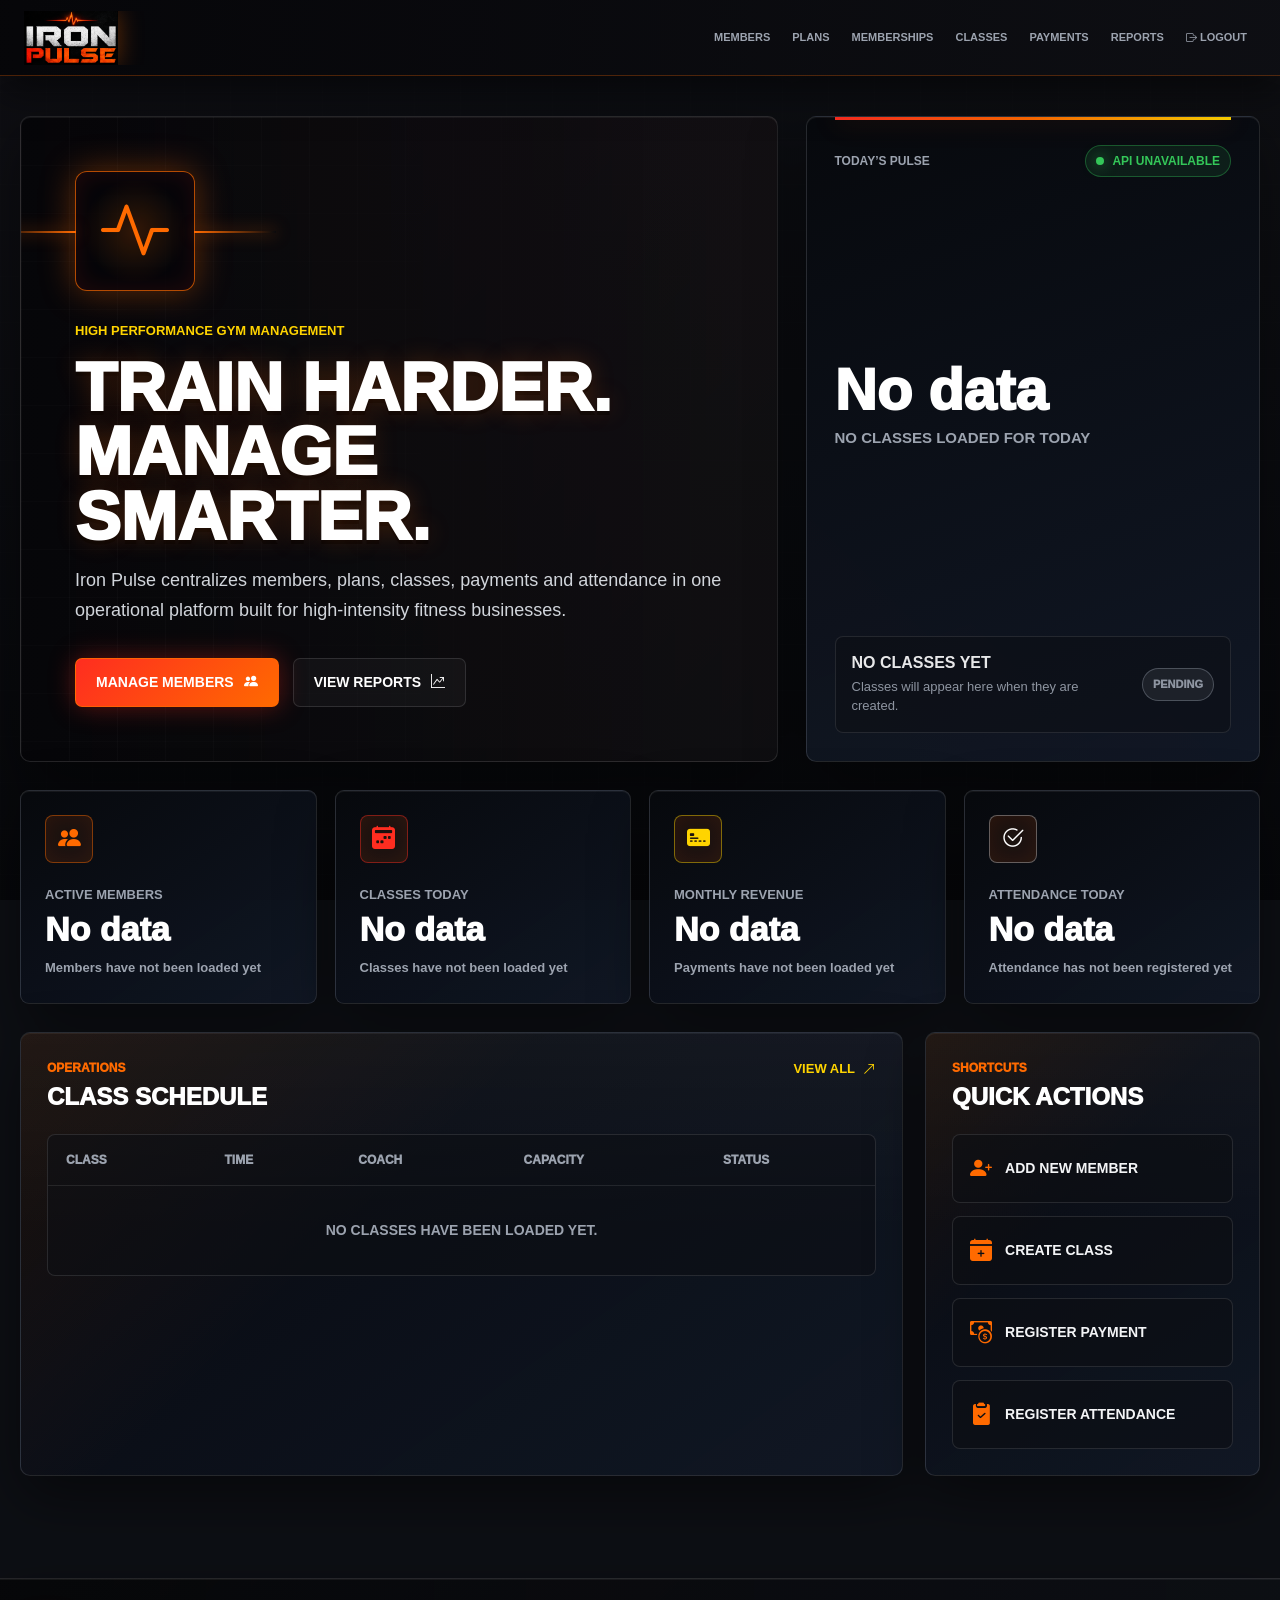
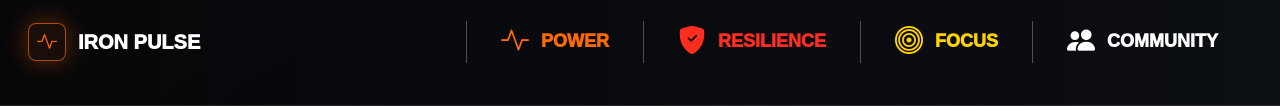
==== Frontend/index.html @ 06b5dc21 "Merge pull request #1 from fer-trk/codex/fix-migrations-ci chore: consolidar developer y validar las" ====
<!DOCTYPE html>
<html lang="en">
<head>
  <meta charset="UTF-8" />
  <meta name="viewport" content="width=device-width, initial-scale=1.0" />

  <title>Iron Pulse | Performance Gym</title>

  <link
    href="https://cdn.jsdelivr.net/npm/bootstrap@5.3.3/dist/css/bootstrap.min.css"
    rel="stylesheet"
  />

  <link
    href="https://cdn.jsdelivr.net/npm/bootstrap-icons@1.11.3/font/bootstrap-icons.css"
    rel="stylesheet"
  />

  <link rel="stylesheet" href="css/styles.css" />
</head>

<body>
  <header class="site-header">
    <nav class="navbar navbar-expand-lg main-navbar">
      <div class="container-fluid navbar-container">
        <a class="navbar-brand brand" href="index.html" aria-label="Iron Pulse home">
          <img
            src="assets/img/iron-pulse-logo.png"
            alt="Iron Pulse"
            class="navbar-logo"
          />
        </a>

        <button
          class="navbar-toggler custom-toggler"
          type="button"
          data-bs-toggle="collapse"
          data-bs-target="#ironPulseNavbar"
          aria-controls="ironPulseNavbar"
          aria-expanded="false"
          aria-label="Toggle navigation"
        >
          <span class="navbar-toggler-icon"></span>
        </button>

        <div class="collapse navbar-collapse" id="ironPulseNavbar">
          <ul class="navbar-nav navigation-menu ms-auto">
            <li class="nav-item">
              <a class="nav-link" href="members.html">Members</a>
            </li>
            <li class="nav-item">
              <a class="nav-link" href="plans.html">Plans</a>
            </li>
            <li class="nav-item">
              <a class="nav-link" href="memberships.html">Memberships</a>
            </li>
            <li class="nav-item">
              <a class="nav-link" href="classes.html">Classes</a>
            </li>
            <li class="nav-item">
              <a class="nav-link" href="payments.html">Payments</a>
            </li>
            <li class="nav-item">
              <a class="nav-link" href="reports.html">Reports</a>
            </li>
            <li class="nav-item">
              <a class="nav-link" href="#" onclick="localStorage.clear(); window.location.href='login.html'">
              <i class="bi bi-box-arrow-right"></i> Logout
             </a>
            </li>
          </ul>

          <div class="navbar-actions">
            <a class="nav-cta" href="index.html">
              DASHBOARD
              <i class="bi bi-arrow-right"></i>
            </a>
          </div>
        </div>
      </div>
    </nav>
  </header>

  <main class="main-content">
    <section class="hero-section" aria-labelledby="hero-title">
      <div class="hero-content">
        <div class="hero-pulse-mark" aria-hidden="true">
          <i class="bi bi-activity"></i>
        </div>

        <p class="hero-kicker">High performance gym management</p>

        <h1 id="hero-title" class="hero-title">
          Train harder. Manage smarter.
        </h1>

        <p class="hero-description">
          Iron Pulse centralizes members, plans, classes, payments and attendance
          in one operational platform built for high-intensity fitness businesses.
        </p>

        <div class="hero-actions">
          <a class="primary-action" href="members.html">
            Manage members
            <i class="bi bi-people-fill"></i>
          </a>

          <a class="secondary-action" href="reports.html">
            View reports
            <i class="bi bi-graph-up-arrow"></i>
          </a>
        </div>
      </div>

      <aside class="hero-panel" aria-label="Today overview">
        <div class="panel-header">
          <span class="panel-label">Today’s pulse</span>
          <span class="live-indicator">Ready</span>
        </div>

        <div class="metric-highlight">
          <span class="metric-number">No data</span>
          <span class="metric-text">No classes loaded for today</span>
        </div>

        <div class="hero-class-list">
          <article class="hero-class-card empty-state-card">
            <div>
              <h2>No classes yet</h2>
              <p>Classes will appear here when they are created.</p>
            </div>
            <span class="status-badge status-muted">Pending</span>
          </article>
        </div>
      </aside>
    </section>

    <section class="kpi-section" aria-label="Business indicators">
      <article class="kpi-card">
        <div class="kpi-icon">
          <i class="bi bi-people-fill"></i>
        </div>
        <p class="kpi-label">Active members</p>
        <strong class="kpi-value">No data</strong>
        <span class="kpi-note">Members have not been loaded yet</span>
      </article>

      <article class="kpi-card">
        <div class="kpi-icon">
          <i class="bi bi-calendar2-week-fill"></i>
        </div>
        <p class="kpi-label">Classes today</p>
        <strong class="kpi-value">No data</strong>
        <span class="kpi-note">Classes have not been loaded yet</span>
      </article>

      <article class="kpi-card">
        <div class="kpi-icon">
          <i class="bi bi-credit-card-2-front-fill"></i>
        </div>
        <p class="kpi-label">Monthly revenue</p>
        <strong class="kpi-value">No data</strong>
        <span class="kpi-note">Payments have not been loaded yet</span>
      </article>

      <article class="kpi-card">
        <div class="kpi-icon">
          <i class="bi bi-check2-circle"></i>
        </div>
        <p class="kpi-label">Attendance today</p>
        <strong class="kpi-value">No data</strong>
        <span class="kpi-note">Attendance has not been registered yet</span>
      </article>
    </section>

    <section class="dashboard-grid">
      <article class="dashboard-card schedule-card">
        <div class="card-header-row">
          <div>
            <p class="section-kicker">Operations</p>
            <h2>Class schedule</h2>
          </div>

          <a class="card-link" href="classes.html">
            View all
            <i class="bi bi-arrow-up-right"></i>
          </a>
        </div>

        <div class="table-wrapper">
          <table class="dashboard-table">
            <thead>
              <tr>
                <th>Class</th>
                <th>Time</th>
                <th>Coach</th>
                <th>Capacity</th>
                <th>Status</th>
              </tr>
            </thead>

            <tbody>
              <tr>
                <td colspan="5" class="empty-table-message">
                  No classes have been loaded yet.
                </td>
              </tr>
            </tbody>
          </table>
        </div>
      </article>

      <article class="dashboard-card quick-actions-card">
        <div class="card-header-row">
          <div>
            <p class="section-kicker">Shortcuts</p>
            <h2>Quick actions</h2>
          </div>
        </div>

        <div class="quick-actions-list">
          <a class="quick-action-item" href="members.html">
            <i class="bi bi-person-plus-fill"></i>
            <span>Add new member</span>
          </a>

          <a class="quick-action-item" href="classes.html">
            <i class="bi bi-calendar-plus-fill"></i>
            <span>Create class</span>
          </a>

          <a class="quick-action-item" href="payments.html">
            <i class="bi bi-cash-coin"></i>
            <span>Register payment</span>
          </a>

          <a class="quick-action-item" href="attendance.html">
            <i class="bi bi-clipboard2-check-fill"></i>
            <span>Register attendance</span>
          </a>
        </div>
      </article>
    </section>
  </main>

  <footer class="site-footer">
    <div class="footer-brand">
      <span class="footer-pulse-icon">
        <i class="bi bi-activity"></i>
      </span>
      <span>Iron Pulse</span>
    </div>

    <div class="footer-values">
      <div class="footer-value">
        <i class="bi bi-activity"></i>
        <span>Power</span>
      </div>

      <div class="footer-value">
        <i class="bi bi-shield-fill-check"></i>
        <span>Resilience</span>
      </div>

      <div class="footer-value">
        <i class="bi bi-bullseye"></i>
        <span>Focus</span>
      </div>

      <div class="footer-value">
        <i class="bi bi-people-fill"></i>
        <span>Community</span>
      </div>
    </div>
  </footer>

  <script src="https://cdn.jsdelivr.net/npm/bootstrap@5.3.3/dist/js/bootstrap.bundle.min.js"></script>
  <script src="js/dashboard.js"></script>
</body>
</html>
---- Frontend/css/styles.css ----
:root {
  --bg-main: #0d0f14;
  --bg-main-alt: #111826;
  --bg-surface: rgba(13, 15, 20, 0.94);
  --bg-surface-strong: rgba(17, 24, 38, 0.96);
  --bg-glass: rgba(13, 15, 20, 0.86);

  --iron-orange: #ff6a00;
  --pulse-red: #ff2d20;
  --ignite-yellow: #ffd400;
  --pure-white: #ffffff;

  --text-main: #f3f4f6;
  --text-soft: #d1d5db;
  --text-muted: #9ca3af;

  --border-color: rgba(255, 255, 255, 0.12);
  --border-hot: rgba(255, 106, 0, 0.55);

  --shadow-dark: 0 28px 80px rgba(0, 0, 0, 0.62);
  --shadow-card: 0 22px 58px rgba(0, 0, 0, 0.45);
  --glow-orange: 0 0 26px rgba(255, 106, 0, 0.38);
  --glow-red: 0 0 26px rgba(255, 45, 32, 0.34);
  --glow-yellow: 0 0 24px rgba(255, 212, 0, 0.28);

  --success: #34c759;
  --warning: #ffd400;
  --danger: #ff453a;
}

* {
  box-sizing: border-box;
}

html {
  scroll-behavior: smooth;
}

body {
  margin: 0;
  min-height: 100vh;
  overflow-x: hidden;
  color: var(--text-main);
  font-family: Arial, Helvetica, sans-serif;
  background:
    linear-gradient(rgba(13, 15, 20, 0.94), rgba(6, 7, 10, 0.98)),
    linear-gradient(135deg, rgba(255, 45, 32, 0.18), transparent 42%),
    linear-gradient(225deg, rgba(255, 106, 0, 0.16), transparent 38%),
    #0d0f14;
  background-attachment: fixed;
}

body::before {
  content: "";
  position: fixed;
  inset: 0;
  z-index: -1;
  pointer-events: none;
  background:
    linear-gradient(90deg, rgba(255, 255, 255, 0.025) 1px, transparent 1px),
    linear-gradient(180deg, rgba(255, 255, 255, 0.018) 1px, transparent 1px);
  background-size: 46px 46px;
  opacity: 0.45;
}

/* HEADER + NAVBAR */

.site-header {
  position: sticky;
  top: 0;
  z-index: 1030;
}

.main-navbar {
  min-height: 76px;
  background:
    linear-gradient(90deg, rgba(5, 6, 9, 0.98), rgba(13, 15, 20, 0.96)),
    linear-gradient(135deg, rgba(255, 45, 32, 0.16), rgba(255, 106, 0, 0.08));
  border-bottom: 1px solid rgba(255, 106, 0, 0.28);
  box-shadow: 0 16px 40px rgba(0, 0, 0, 0.5);
  backdrop-filter: blur(18px);
}

.navbar-container {
  max-width: 1440px;
  margin: 0 auto;
  gap: 22px;
  padding: 0 24px;
}

.brand {
  width: 150px;
  max-width: 150px;
  height: 54px;
  padding: 0;
  overflow: hidden;
  display: inline-flex;
  align-items: center;
  flex: 0 0 auto;
  color: var(--pure-white) !important;
  text-decoration: none;
}

.navbar-logo {
  display: block;
  width: 145px !important;
  height: 54px !important;
  max-width: 145px !important;
  max-height: 54px !important;
  object-fit: contain;
  object-position: left center;
  filter: drop-shadow(0 0 12px rgba(255, 106, 0, 0.35));
}

.brand-mark,
.brand-name,
.hero-logo {
  display: none !important;
}

.navigation-menu {
  align-items: center;
  gap: 4px;
}

.navigation-menu .nav-link {
  position: relative;
  color: var(--text-muted) !important;
  padding: 10px 12px !important;
  border-radius: 6px;
  font-size: 12px;
  font-weight: 800;
  letter-spacing: 0;
  text-transform: uppercase;
  transition: color 0.2s ease, background 0.2s ease, transform 0.2s ease;
}

.navigation-menu .nav-link:hover,
.navigation-menu .nav-link.active {
  color: var(--pure-white) !important;
  background: rgba(255, 106, 0, 0.08);
  transform: translateY(-1px);
}

.navigation-menu .nav-link::after {
  content: "";
  position: absolute;
  left: 12px;
  right: 12px;
  bottom: 4px;
  height: 2px;
  background: linear-gradient(90deg, var(--pulse-red), var(--iron-orange));
  box-shadow: 0 0 16px rgba(255, 106, 0, 0.75);
  opacity: 0;
  transform: scaleX(0);
  transition: opacity 0.2s ease, transform 0.2s ease;
}

.navigation-menu .nav-link:hover::after,
.navigation-menu .nav-link.active::after {
  opacity: 1;
  transform: scaleX(1);
}

.navbar-actions {
  margin-left: 18px;
}

.nav-cta {
  display: inline-flex;
  align-items: center;
  gap: 8px;
  padding: 11px 16px;
  border: 1px solid rgba(255, 106, 0, 0.7);
  border-radius: 7px;
  background: linear-gradient(135deg, var(--pulse-red), var(--iron-orange));
  color: var(--pure-white);
  font-size: 13px;
  font-weight: 900;
  text-decoration: none;
  text-transform: uppercase;
  box-shadow: var(--glow-red);
  transition: transform 0.2s ease, box-shadow 0.2s ease;
}

.nav-cta:hover {
  color: var(--pure-white);
  transform: translateY(-3px) scale(1.02);
  box-shadow: var(--glow-orange);
}

.custom-toggler {
  border: 1px solid var(--border-color);
}

.custom-toggler:focus {
  box-shadow: none;
}

/* MAIN LAYOUT */

.main-content {
  width: min(1440px, calc(100% - 40px));
  margin: 0 auto;
  padding: 40px 0 28px;
}

/* HERO */

.hero-section {
  display: grid;
  grid-template-columns: minmax(0, 1.25fr) minmax(360px, 0.75fr);
  gap: 28px;
  min-height: 560px;
  margin-bottom: 28px;
}

.hero-content,
.hero-panel,
.kpi-card,
.dashboard-card,
.site-footer {
  position: relative;
  overflow: hidden;
  border: 1px solid var(--border-color);
  background:
    linear-gradient(145deg, rgba(7, 9, 13, 0.96), rgba(17, 24, 38, 0.92));
  box-shadow:
    var(--shadow-card),
    inset 0 1px 0 rgba(255, 255, 255, 0.06);
}

.hero-content {
  display: flex;
  flex-direction: column;
  justify-content: center;
  padding: 54px;
  border-radius: 10px;
  background:
    linear-gradient(90deg, rgba(5, 6, 9, 0.97), rgba(13, 15, 20, 0.78)),
    linear-gradient(135deg, rgba(255, 45, 32, 0.16), rgba(255, 106, 0, 0.08));
}

.hero-content::before {
  content: "";
  position: absolute;
  inset: 0;
  pointer-events: none;
  background:
    linear-gradient(90deg, rgba(255, 255, 255, 0.04) 1px, transparent 1px),
    linear-gradient(180deg, rgba(255, 255, 255, 0.025) 1px, transparent 1px);
  background-size: 48px 48px;
  mask-image: linear-gradient(90deg, rgba(0, 0, 0, 0.7), transparent 82%);
}

.hero-pulse-mark {
  position: relative;
  width: 120px;
  height: 120px;
  display: inline-flex;
  align-items: center;
  justify-content: center;
  margin-bottom: 30px;
  border: 1px solid rgba(255, 106, 0, 0.7);
  border-radius: 12px;
  background:
    radial-gradient(circle, rgba(255, 106, 0, 0.18), transparent 62%),
    rgba(5, 6, 9, 0.78);
  color: var(--iron-orange);
  font-size: 68px;
  box-shadow:
    0 0 34px rgba(255, 106, 0, 0.36),
    inset 0 0 26px rgba(255, 45, 32, 0.12);
}

.hero-pulse-mark::before,
.hero-pulse-mark::after {
  content: "";
  position: absolute;
  top: 50%;
  width: 82px;
  height: 2px;
  background: linear-gradient(90deg, transparent, var(--iron-orange));
  box-shadow: 0 0 16px rgba(255, 106, 0, 0.75);
}

.hero-pulse-mark::before {
  right: 100%;
}

.hero-pulse-mark::after {
  left: 100%;
  transform: rotate(180deg);
}

.hero-pulse-mark i {
  position: relative;
  z-index: 1;
  animation: pulseGlow 1.8s ease-in-out infinite;
}

@keyframes pulseGlow {
  0%,
  100% {
    transform: scale(1);
    text-shadow: 0 0 18px rgba(255, 106, 0, 0.5);
  }

  50% {
    transform: scale(1.08);
    text-shadow: 0 0 34px rgba(255, 45, 32, 0.85);
  }
}

.hero-kicker {
  position: relative;
  margin-bottom: 14px;
  color: var(--ignite-yellow);
  font-size: 13px;
  font-weight: 900;
  letter-spacing: 0;
  text-transform: uppercase;
}

.hero-title {
  position: relative;
  max-width: 760px;
  margin: 0 0 18px;
  color: var(--pure-white);
  font-size: 68px;
  font-weight: 950;
  line-height: 0.95;
  letter-spacing: 0;
  text-transform: uppercase;
  text-shadow:
    0 0 24px rgba(255, 106, 0, 0.22),
    0 4px 0 rgba(0, 0, 0, 0.45);
}

.hero-description {
  position: relative;
  max-width: 680px;
  margin: 0;
  color: var(--text-soft);
  font-size: 18px;
  line-height: 1.65;
}

.hero-actions {
  position: relative;
  display: flex;
  flex-wrap: wrap;
  gap: 14px;
  margin-top: 32px;
}

.primary-action,
.secondary-action {
  display: inline-flex;
  align-items: center;
  justify-content: center;
  gap: 10px;
  min-height: 48px;
  padding: 13px 20px;
  border-radius: 7px;
  font-size: 14px;
  font-weight: 900;
  letter-spacing: 0;
  text-decoration: none;
  text-transform: uppercase;
  transition: transform 0.22s ease, box-shadow 0.22s ease, border-color 0.22s ease, color 0.22s ease;
}

.primary-action {
  border: 1px solid rgba(255, 106, 0, 0.8);
  background: linear-gradient(135deg, var(--pulse-red), var(--iron-orange));
  color: var(--pure-white);
  box-shadow: var(--glow-red);
}

.secondary-action {
  border: 1px solid var(--border-color);
  background: rgba(255, 255, 255, 0.035);
  color: var(--pure-white);
}

.primary-action:hover,
.secondary-action:hover {
  transform: translateY(-3px) scale(1.02);
}

.primary-action:hover {
  color: var(--pure-white);
  box-shadow: var(--glow-orange);
}

.secondary-action:hover {
  border-color: var(--ignite-yellow);
  color: var(--ignite-yellow);
  background: rgba(255, 212, 0, 0.08);
}

/* HERO PANEL */

.hero-panel {
  display: flex;
  flex-direction: column;
  justify-content: space-between;
  padding: 28px;
  border-radius: 10px;
  background:
    linear-gradient(160deg, rgba(7, 9, 13, 0.98), rgba(17, 24, 38, 0.96)),
    linear-gradient(45deg, rgba(255, 212, 0, 0.08), transparent);
  transition: border-color 0.22s ease, box-shadow 0.22s ease, transform 0.22s ease;
}

.hero-panel::before {
  content: "";
  position: absolute;
  top: 0;
  left: 28px;
  right: 28px;
  height: 3px;
  background: linear-gradient(90deg, var(--pulse-red), var(--iron-orange), var(--ignite-yellow));
  box-shadow: var(--glow-orange);
}

.hero-panel:hover,
.kpi-card:hover,
.dashboard-card:hover {
  border-color: rgba(255, 106, 0, 0.52);
  box-shadow:
    var(--shadow-dark),
    0 0 28px rgba(255, 106, 0, 0.18),
    inset 0 1px 0 rgba(255, 255, 255, 0.08);
}

.panel-header {
  display: flex;
  justify-content: space-between;
  gap: 16px;
  align-items: center;
  margin-bottom: 26px;
}

.panel-label {
  color: var(--text-muted);
  font-size: 12px;
  font-weight: 900;
  letter-spacing: 0;
  text-transform: uppercase;
}

.live-indicator {
  display: inline-flex;
  align-items: center;
  gap: 8px;
  padding: 6px 10px;
  border: 1px solid rgba(52, 199, 89, 0.35);
  border-radius: 999px;
  background: rgba(52, 199, 89, 0.1);
  color: var(--success);
  font-size: 12px;
  font-weight: 900;
  text-transform: uppercase;
}

.live-indicator::before {
  content: "";
  width: 8px;
  height: 8px;
  border-radius: 50%;
  background: var(--success);
  box-shadow: 0 0 14px rgba(52, 199, 89, 0.7);
}

.metric-highlight {
  display: grid;
  gap: 8px;
  margin-bottom: 28px;
}

.metric-number {
  color: var(--pure-white);
  font-size: 58px;
  font-weight: 950;
  line-height: 1;
  letter-spacing: 0;
}

.metric-text {
  max-width: 260px;
  color: var(--text-muted);
  font-size: 15px;
  font-weight: 800;
  text-transform: uppercase;
}

.hero-class-list {
  display: grid;
  gap: 12px;
}

.hero-class-card {
  display: flex;
  justify-content: space-between;
  gap: 18px;
  align-items: center;
  padding: 16px;
  border: 1px solid rgba(255, 255, 255, 0.11);
  border-radius: 8px;
  background: rgba(13, 15, 20, 0.58);
  transition: transform 0.2s ease, border-color 0.2s ease, background 0.2s ease;
}

.hero-class-card:hover {
  border-color: rgba(255, 106, 0, 0.65);
  background: linear-gradient(90deg, rgba(255, 45, 32, 0.12), rgba(255, 106, 0, 0.08));
  transform: translateX(6px);
}

.hero-class-card h2 {
  margin: 0 0 4px;
  color: var(--pure-white);
  font-size: 16px;
  font-weight: 900;
  text-transform: uppercase;
}

.hero-class-card p {
  margin: 0;
  color: var(--text-muted);
  font-size: 13px;
}

/* KPI SECTION */

.kpi-section {
  display: grid;
  grid-template-columns: repeat(4, minmax(0, 1fr));
  gap: 18px;
  margin-bottom: 28px;
}

.kpi-card {
  min-height: 210px;
  padding: 24px;
  border-radius: 9px;
  transition: transform 0.22s ease, border-color 0.22s ease, box-shadow 0.22s ease;
}

.kpi-card:hover {
  transform: translateY(-5px);
}

.kpi-icon {
  display: inline-flex;
  width: 48px;
  height: 48px;
  align-items: center;
  justify-content: center;
  margin-bottom: 22px;
  border: 1px solid rgba(255, 106, 0, 0.45);
  border-radius: 8px;
  background: rgba(255, 106, 0, 0.08);
  color: var(--iron-orange);
  font-size: 23px;
  box-shadow: inset 0 0 20px rgba(255, 106, 0, 0.08);
}

.kpi-card:nth-child(2) .kpi-icon {
  color: var(--pulse-red);
  border-color: rgba(255, 45, 32, 0.45);
}

.kpi-card:nth-child(3) .kpi-icon {
  color: var(--ignite-yellow);
  border-color: rgba(255, 212, 0, 0.45);
}

.kpi-card:nth-child(4) .kpi-icon {
  color: var(--pure-white);
  border-color: rgba(255, 255, 255, 0.32);
}

.kpi-label {
  margin: 0 0 8px;
  color: var(--text-muted);
  font-size: 13px;
  font-weight: 900;
  letter-spacing: 0;
  text-transform: uppercase;
}

.kpi-value {
  display: block;
  margin-bottom: 9px;
  color: var(--pure-white);
  font-size: 34px;
  font-weight: 950;
  line-height: 1;
  letter-spacing: 0;
}

.kpi-note {
  color: var(--text-muted);
  font-size: 13px;
  font-weight: 800;
}

/* DASHBOARD GRID */

.dashboard-grid {
  display: grid;
  grid-template-columns: minmax(0, 1.45fr) minmax(320px, 0.55fr);
  gap: 22px;
  margin-bottom: 34px;
}

.dashboard-card {
  border-radius: 10px;
  padding: 26px;
  transition: border-color 0.22s ease, box-shadow 0.22s ease;
}

.dashboard-card::before {
  content: "";
  position: absolute;
  inset: 0;
  background:
    linear-gradient(180deg, rgba(255, 255, 255, 0.035), transparent 45%),
    linear-gradient(135deg, rgba(255, 106, 0, 0.08), transparent 40%);
  pointer-events: none;
}

.card-header-row {
  position: relative;
  display: flex;
  justify-content: space-between;
  gap: 16px;
  align-items: flex-start;
  margin-bottom: 22px;
}

.section-kicker {
  margin: 0 0 6px;
  color: var(--iron-orange);
  font-size: 12px;
  font-weight: 950;
  letter-spacing: 0;
  text-transform: uppercase;
}

.dashboard-card h2 {
  margin: 0;
  color: var(--pure-white);
  font-size: 24px;
  font-weight: 950;
  letter-spacing: 0;
  text-transform: uppercase;
}

.card-link {
  display: inline-flex;
  align-items: center;
  gap: 8px;
  color: var(--ignite-yellow);
  font-size: 13px;
  font-weight: 900;
  text-decoration: none;
  text-transform: uppercase;
}

.card-link:hover {
  color: var(--iron-orange);
}

/* TABLE */

.table-wrapper {
  position: relative;
  overflow: hidden;
  border: 1px solid rgba(255, 255, 255, 0.11);
  border-radius: 8px;
  background: rgba(13, 15, 20, 0.55);
}

.dashboard-table {
  width: 100%;
  border-collapse: collapse;
  color: var(--text-main);
}

.dashboard-table th,
.dashboard-table td {
  padding: 16px 18px;
  border-bottom: 1px solid rgba(255, 255, 255, 0.09);
  vertical-align: middle;
}

.dashboard-table th {
  color: var(--text-muted);
  font-size: 12px;
  font-weight: 950;
  letter-spacing: 0;
  text-transform: uppercase;
}

.dashboard-table td {
  color: var(--text-soft);
  font-size: 14px;
  font-weight: 700;
}

.dashboard-table tbody tr {
  transition: background 0.2s ease;
}

.dashboard-table tbody tr:hover {
  background: rgba(255, 106, 0, 0.07);
}

.dashboard-table tbody tr:last-child td {
  border-bottom: 0;
}

.empty-table-message {
  padding: 34px 18px !important;
  text-align: center;
  color: var(--text-muted) !important;
  font-weight: 900;
  text-transform: uppercase;
  letter-spacing: 0;
}

/* BADGES */

.status-badge {
  display: inline-flex;
  align-items: center;
  justify-content: center;
  min-width: max-content;
  padding: 7px 10px;
  border-radius: 999px;
  font-size: 11px;
  font-weight: 950;
  letter-spacing: 0;
  text-transform: uppercase;
}

.status-hot {
  border: 1px solid rgba(255, 106, 0, 0.5);
  background: rgba(255, 106, 0, 0.13);
  color: var(--iron-orange);
}

.status-open {
  border: 1px solid rgba(52, 199, 89, 0.45);
  background: rgba(52, 199, 89, 0.12);
  color: var(--success);
}

.status-full {
  border: 1px solid rgba(255, 69, 58, 0.45);
  background: rgba(255, 69, 58, 0.12);
  color: var(--danger);
}

.status-muted {
  border: 1px solid rgba(156, 163, 175, 0.42);
  background: rgba(156, 163, 175, 0.12);
  color: var(--text-muted);
}

.empty-state-card {
  opacity: 0.9;
}

/* QUICK ACTIONS */

.quick-actions-list {
  position: relative;
  display: grid;
  gap: 13px;
}

.quick-action-item {
  display: flex;
  gap: 13px;
  align-items: center;
  padding: 17px;
  border: 1px solid rgba(255, 255, 255, 0.11);
  border-radius: 8px;
  background: rgba(13, 15, 20, 0.58);
  color: var(--text-main);
  font-size: 14px;
  font-weight: 900;
  text-decoration: none;
  text-transform: uppercase;
  transition: transform 0.2s ease, border-color 0.2s ease, background 0.2s ease, color 0.2s ease;
}

.quick-action-item i {
  color: var(--iron-orange);
  font-size: 22px;
  transition: color 0.2s ease;
}

.quick-action-item:hover {
  border-color: rgba(255, 106, 0, 0.65);
  background: linear-gradient(90deg, rgba(255, 45, 32, 0.12), rgba(255, 106, 0, 0.08));
  color: var(--ignite-yellow);
  transform: translateX(6px);
}

.quick-action-item:hover i {
  color: var(--ignite-yellow);
}

/* FOOTER */

.site-footer {
  width: 100%;
  display: flex;
  justify-content: space-between;
  gap: 26px;
  align-items: center;
  margin-top: 40px;
  padding: 42px max(28px, calc((100vw - 1440px) / 2 + 28px));
  border-radius: 0;
  border-left: 0;
  border-right: 0;
  background:
    linear-gradient(90deg, rgba(5, 6, 9, 0.97), rgba(13, 15, 20, 0.86)),
    linear-gradient(135deg, rgba(255, 106, 0, 0.16), transparent 56%);
}

.footer-brand {
  display: inline-flex;
  align-items: center;
  gap: 12px;
  color: var(--pure-white);
  font-size: 20px;
  font-weight: 950;
  letter-spacing: 0;
  text-transform: uppercase;
}

.footer-pulse-icon {
  display: inline-flex;
  width: 38px;
  height: 38px;
  align-items: center;
  justify-content: center;
  border: 1px solid rgba(255, 106, 0, 0.65);
  border-radius: 8px;
  background: rgba(255, 106, 0, 0.08);
  color: var(--iron-orange);
  box-shadow: var(--glow-orange);
}

.footer-values {
  display: flex;
  flex-wrap: wrap;
  gap: 0;
  align-items: center;
}

.footer-value {
  display: inline-flex;
  gap: 12px;
  align-items: center;
  padding: 0 34px;
  border-left: 1px solid rgba(255, 255, 255, 0.28);
  color: var(--text-muted);
  font-size: 18px;
  font-weight: 950;
  letter-spacing: 0;
  text-transform: uppercase;
}

.footer-value i {
  font-size: 28px;
}

.footer-value:nth-child(1) i,
.footer-value:nth-child(1) span {
  color: var(--iron-orange);
}

.footer-value:nth-child(2) i,
.footer-value:nth-child(2) span {
  color: var(--pulse-red);
}

.footer-value:nth-child(3) i,
.footer-value:nth-child(3) span {
  color: var(--ignite-yellow);
}

.footer-value:nth-child(4) i,
.footer-value:nth-child(4) span {
  color: var(--pure-white);
}

/* BOOTSTRAP COMPATIBILITY */

.btn {
  border-radius: 8px;
  font-weight: 800;
}

.form-control,
.form-select {
  border: 1px solid var(--border-color);
  border-radius: 8px;
  background: rgba(13, 15, 20, 0.68);
  color: var(--text-main);
}

.form-control:focus,
.form-select:focus {
  border-color: var(--iron-orange);
  background: rgba(13, 15, 20, 0.86);
  color: var(--text-main);
  box-shadow: 0 0 0 0.2rem rgba(255, 106, 0, 0.18);
}

.form-control::placeholder {
  color: var(--text-muted);
}

/* RESPONSIVE */

@media (max-width: 1320px) {
  .navbar-actions {
    display: none;
  }

  .navbar-logo {
    width: 130px !important;
    max-width: 130px !important;
  }

  .brand {
    width: 135px;
    max-width: 135px;
  }

  .navigation-menu .nav-link {
    padding: 9px 9px !important;
    font-size: 11px;
  }
}

@media (max-width: 1200px) {
  .hero-section,
  .dashboard-grid {
    grid-template-columns: 1fr;
  }

  .hero-section {
    min-height: auto;
  }

  .hero-panel {
    min-height: 420px;
  }

  .kpi-section {
    grid-template-columns: repeat(2, minmax(0, 1fr));
  }
}

@media (max-width: 991px) {
  .main-navbar {
    min-height: 72px;
  }

  .navbar-logo {
    width: 126px !important;
    height: 50px !important;
    max-width: 126px !important;
    max-height: 50px !important;
  }

  .brand {
    width: 130px;
    max-width: 130px;
    height: 50px;
  }

  .navbar-collapse {
    margin-top: 16px;
    padding: 16px;
    border: 1px solid var(--border-color);
    border-radius: 12px;
    background: rgba(13, 15, 20, 0.98);
  }

  .navigation-menu {
    align-items: stretch;
  }

  .navigation-menu .nav-link {
    margin-bottom: 6px;
    padding: 11px 12px !important;
    font-size: 12px;
  }

  .hero-title {
    font-size: 52px;
  }
}

@media (max-width: 768px) {
  .main-content {
    width: min(100% - 28px, 1440px);
    padding-top: 24px;
  }

  .hero-content,
  .hero-panel,
  .dashboard-card {
    padding: 24px;
  }

  .hero-pulse-mark {
    width: 96px;
    height: 96px;
    font-size: 54px;
  }

  .hero-pulse-mark::before,
  .hero-pulse-mark::after {
    width: 50px;
  }

  .hero-title {
    font-size: 42px;
  }

  .hero-description {
    font-size: 16px;
  }

  .kpi-section {
    grid-template-columns: 1fr;
  }

  .card-header-row,
  .site-footer {
    flex-direction: column;
    align-items: flex-start;
  }

  .table-wrapper {
    overflow-x: auto;
  }

  .dashboard-table {
    min-width: 680px;
  }

  .footer-values {
    width: 100%;
    display: grid;
    grid-template-columns: 1fr 1fr;
  }

  .footer-value {
    width: 100%;
    padding: 16px 0;
    border-left: 0;
    border-top: 1px solid rgba(255, 255, 255, 0.18);
  }
}

@media (max-width: 480px) {
  .navbar-container {
    padding: 0 14px;
  }

  .navbar-logo {
    width: 112px !important;
    height: 46px !important;
    max-width: 112px !important;
    max-height: 46px !important;
  }

  .brand {
    width: 116px;
    max-width: 116px;
    height: 46px;
  }

  .hero-actions {
    flex-direction: column;
  }

  .primary-action,
  .secondary-action {
    width: 100%;
  }

  .hero-pulse-mark {
    width: 82px;
    height: 82px;
    font-size: 46px;
  }

  .hero-pulse-mark::before,
  .hero-pulse-mark::after {
    width: 34px;
  }

  .metric-number {
    font-size: 40px;
  }

  .kpi-value {
    font-size: 28px;
  }

  .footer-values {
    grid-template-columns: 1fr;
  }
}
/* ── MODALS - dark theme ───────────────────────────────────────────────── */
.modal-content {
  background: linear-gradient(145deg, rgba(10, 12, 18, 0.98), rgba(17, 24, 38, 0.96));
  border: 1px solid rgba(255, 106, 0, 0.28);
  color: var(--text-main);
  box-shadow: 0 28px 80px rgba(0, 0, 0, 0.7);
}

.modal-header {
  border-bottom: 1px solid rgba(255, 255, 255, 0.1);
}

.modal-footer {
  border-top: 1px solid rgba(255, 255, 255, 0.1);
}

.modal-title {
  color: var(--pure-white);
  font-weight: 900;
  text-transform: uppercase;
  letter-spacing: 0;
}

.btn-close {
  filter: invert(1) brightness(0.7);
}

.form-label {
  color: var(--text-soft) !important;
  font-size: 13px;
  font-weight: 700;
  margin-bottom: 6px;
}

.form-text {
  color: var(--text-muted) !important;
}

/* ── BOOTSTRAP TABLE DARK ──────────────────────────────────────────────── */
.table {
  color: var(--text-soft);
}

.table thead th {
  color: var(--text-muted);
  font-size: 12px;
  font-weight: 900;
  text-transform: uppercase;
  border-bottom-color: rgba(255, 255, 255, 0.1);
}

.table td {
  border-bottom-color: rgba(255, 255, 255, 0.07);
  vertical-align: middle;
}

.table tbody tr:hover {
  background: rgba(255, 106, 0, 0.06);
  color: var(--text-main);
}

/* ── BADGES ────────────────────────────────────────────────────────────── */
.badge-soft-success {
  background-color: rgba(52, 199, 89, 0.15);
  color: #34c759;
  border: 1px solid rgba(52, 199, 89, 0.35);
  padding: 5px 10px;
  border-radius: 999px;
  font-size: 11px;
  font-weight: 900;
  text-transform: uppercase;
}

.badge-soft-warning {
  background-color: rgba(255, 212, 0, 0.13);
  color: #ffd400;
  border: 1px solid rgba(255, 212, 0, 0.35);
  padding: 5px 10px;
  border-radius: 999px;
  font-size: 11px;
  font-weight: 900;
  text-transform: uppercase;
}

.badge-soft-danger {
  background-color: rgba(255, 69, 58, 0.13);
  color: #ff453a;
  border: 1px solid rgba(255, 69, 58, 0.35);
  padding: 5px 10px;
  border-radius: 999px;
  font-size: 11px;
  font-weight: 900;
  text-transform: uppercase;
}

/* ── ACTION BAR & CARDS ────────────────────────────────────────────────── */
.action-bar {
  display: flex;
  gap: 12px;
  align-items: center;
  margin-bottom: 20px;
}

.content-card {
  border: 1px solid rgba(255, 255, 255, 0.09);
  border-radius: 8px;
  background: rgba(13, 15, 20, 0.55);
  padding: 4px 0;
  overflow: hidden;
}

.page-title {
  margin: 0 0 6px;
  color: var(--pure-white);
  font-size: 28px;
  font-weight: 950;
  text-transform: uppercase;
}

.page-subtitle {
  margin: 0;
  color: var(--text-muted);
  font-size: 14px;
}

.empty-state {
  text-align: center;
  padding: 48px 24px;
  color: var(--text-muted);
}

.empty-state h5 {
  color: var(--text-soft);
  font-weight: 900;
  text-transform: uppercase;
}

/* ── READONLY PLAN INFO FIELDS ─────────────────────────────────────────── */
.form-control.bg-light {
  background: rgba(255, 255, 255, 0.06) !important;
  color: var(--text-soft) !important;
  border-color: rgba(255, 255, 255, 0.12) !important;
  cursor: not-allowed;
}
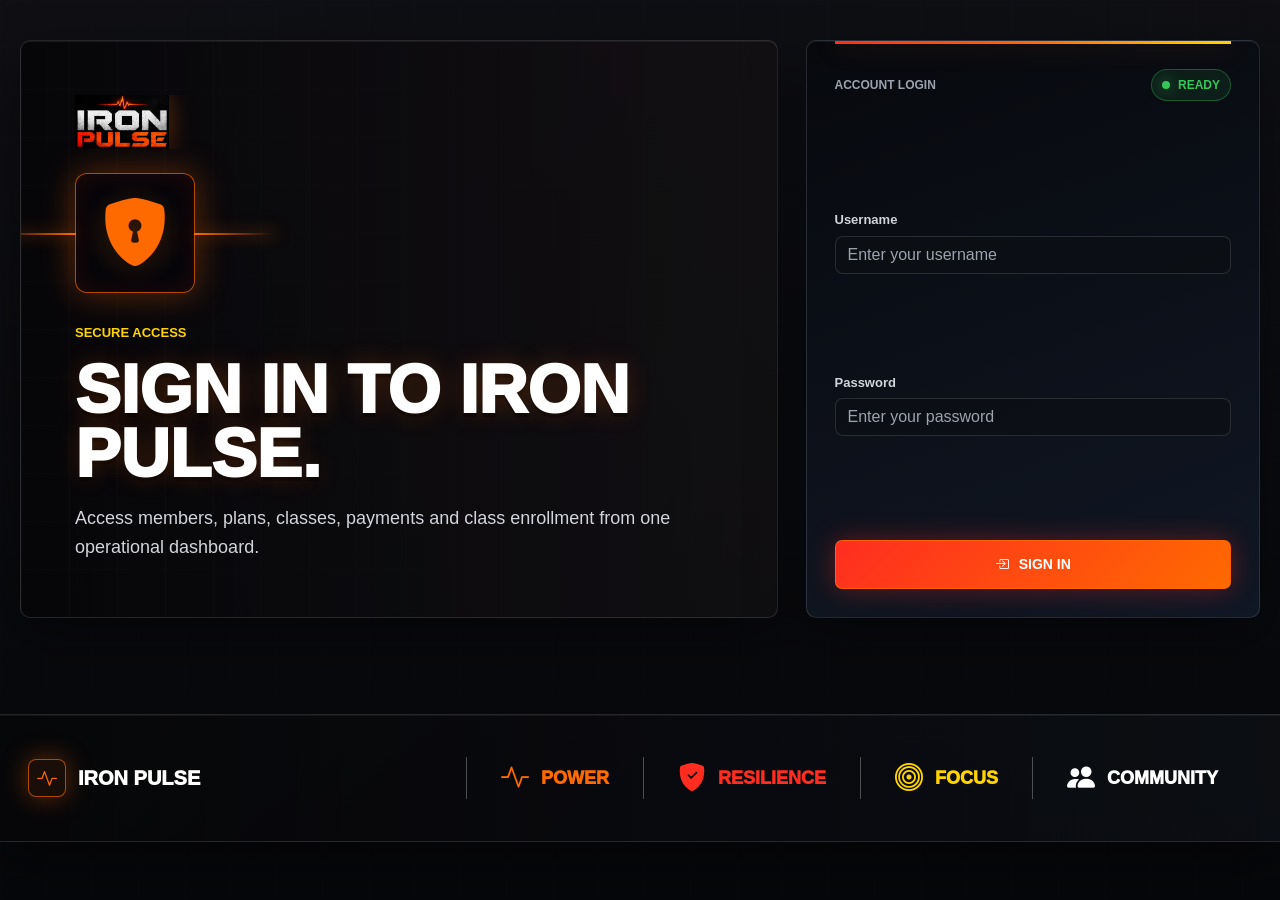
==== commit e6c7bc4c: "feat: limit initial scope to manual gym management and class enrollment" ====
--- a/Frontend/index.html
+++ b/Frontend/index.html
@@ -3,19 +3,9 @@
 <head>
   <meta charset="UTF-8" />
   <meta name="viewport" content="width=device-width, initial-scale=1.0" />
-
-  <title>Iron Pulse | Performance Gym</title>
-
-  <link
-    href="https://cdn.jsdelivr.net/npm/bootstrap@5.3.3/dist/css/bootstrap.min.css"
-    rel="stylesheet"
-  />
-
-  <link
-    href="https://cdn.jsdelivr.net/npm/bootstrap-icons@1.11.3/font/bootstrap-icons.css"
-    rel="stylesheet"
-  />
-
+  <title>Iron Pulse | Gym management</title>
+  <link href="https://cdn.jsdelivr.net/npm/bootstrap@5.3.3/dist/css/bootstrap.min.css" rel="stylesheet" />
+  <link href="https://cdn.jsdelivr.net/npm/bootstrap-icons@1.11.3/font/bootstrap-icons.css" rel="stylesheet" />
   <link rel="stylesheet" href="css/styles.css" />
 </head>
 
@@ -24,56 +14,18 @@
     <nav class="navbar navbar-expand-lg main-navbar">
       <div class="container-fluid navbar-container">
         <a class="navbar-brand brand" href="index.html" aria-label="Iron Pulse home">
-          <img
-            src="assets/img/iron-pulse-logo.png"
-            alt="Iron Pulse"
-            class="navbar-logo"
-          />
+          <img src="assets/img/iron-pulse-logo.png" alt="Iron Pulse" class="navbar-logo" />
         </a>
-
-        <button
-          class="navbar-toggler custom-toggler"
-          type="button"
-          data-bs-toggle="collapse"
-          data-bs-target="#ironPulseNavbar"
-          aria-controls="ironPulseNavbar"
-          aria-expanded="false"
-          aria-label="Toggle navigation"
-        >
+        <button class="navbar-toggler custom-toggler" type="button" data-bs-toggle="collapse"
+          data-bs-target="#ironPulseNavbar" aria-controls="ironPulseNavbar"
+          aria-expanded="false" aria-label="Toggle navigation">
           <span class="navbar-toggler-icon"></span>
         </button>
-
         <div class="collapse navbar-collapse" id="ironPulseNavbar">
-          <ul class="navbar-nav navigation-menu ms-auto">
-            <li class="nav-item">
-              <a class="nav-link" href="members.html">Members</a>
-            </li>
-            <li class="nav-item">
-              <a class="nav-link" href="plans.html">Plans</a>
-            </li>
-            <li class="nav-item">
-              <a class="nav-link" href="memberships.html">Memberships</a>
-            </li>
-            <li class="nav-item">
-              <a class="nav-link" href="classes.html">Classes</a>
-            </li>
-            <li class="nav-item">
-              <a class="nav-link" href="payments.html">Payments</a>
-            </li>
-            <li class="nav-item">
-              <a class="nav-link" href="reports.html">Reports</a>
-            </li>
-            <li class="nav-item">
-              <a class="nav-link" href="#" onclick="localStorage.clear(); window.location.href='login.html'">
-              <i class="bi bi-box-arrow-right"></i> Logout
-             </a>
-            </li>
-          </ul>
-
+          <ul class="navbar-nav navigation-menu ms-auto"><li class="nav-item"><a class="nav-link " href="members.html">Members</a></li><li class="nav-item"><a class="nav-link " href="plans.html">Plans</a></li><li class="nav-item"><a class="nav-link " href="memberships.html">Memberships</a></li><li class="nav-item"><a class="nav-link " href="classes.html">Classes</a></li><li class="nav-item"><a class="nav-link " href="enrollments.html">Class enrollment</a></li><li class="nav-item"><a class="nav-link " href="payments.html">Payments</a></li><li class="nav-item"><a class="nav-link " href="reports.html">Income</a></li><li class="nav-item"><a class="nav-link" href="login.html" onclick="logout(); return false;">Logout</a></li></ul>
           <div class="navbar-actions">
             <a class="nav-cta" href="index.html">
-              DASHBOARD
-              <i class="bi bi-arrow-right"></i>
+              DASHBOARD <i class="bi bi-arrow-right"></i>
             </a>
           </div>
         </div>
@@ -81,200 +33,6 @@
     </nav>
   </header>
 
-  <main class="main-content">
-    <section class="hero-section" aria-labelledby="hero-title">
-      <div class="hero-content">
-        <div class="hero-pulse-mark" aria-hidden="true">
-          <i class="bi bi-activity"></i>
-        </div>
-
-        <p class="hero-kicker">High performance gym management</p>
-
-        <h1 id="hero-title" class="hero-title">
-          Train harder. Manage smarter.
-        </h1>
-
-        <p class="hero-description">
-          Iron Pulse centralizes members, plans, classes, payments and attendance
-          in one operational platform built for high-intensity fitness businesses.
-        </p>
-
-        <div class="hero-actions">
-          <a class="primary-action" href="members.html">
-            Manage members
-            <i class="bi bi-people-fill"></i>
-          </a>
-
-          <a class="secondary-action" href="reports.html">
-            View reports
-            <i class="bi bi-graph-up-arrow"></i>
-          </a>
-        </div>
-      </div>
-
-      <aside class="hero-panel" aria-label="Today overview">
-        <div class="panel-header">
-          <span class="panel-label">Today’s pulse</span>
-          <span class="live-indicator">Ready</span>
-        </div>
-
-        <div class="metric-highlight">
-          <span class="metric-number">No data</span>
-          <span class="metric-text">No classes loaded for today</span>
-        </div>
-
-        <div class="hero-class-list">
-          <article class="hero-class-card empty-state-card">
-            <div>
-              <h2>No classes yet</h2>
-              <p>Classes will appear here when they are created.</p>
-            </div>
-            <span class="status-badge status-muted">Pending</span>
-          </article>
-        </div>
-      </aside>
-    </section>
-
-    <section class="kpi-section" aria-label="Business indicators">
-      <article class="kpi-card">
-        <div class="kpi-icon">
-          <i class="bi bi-people-fill"></i>
-        </div>
-        <p class="kpi-label">Active members</p>
-        <strong class="kpi-value">No data</strong>
-        <span class="kpi-note">Members have not been loaded yet</span>
-      </article>
-
-      <article class="kpi-card">
-        <div class="kpi-icon">
-          <i class="bi bi-calendar2-week-fill"></i>
-        </div>
-        <p class="kpi-label">Classes today</p>
-        <strong class="kpi-value">No data</strong>
-        <span class="kpi-note">Classes have not been loaded yet</span>
-      </article>
-
-      <article class="kpi-card">
-        <div class="kpi-icon">
-          <i class="bi bi-credit-card-2-front-fill"></i>
-        </div>
-        <p class="kpi-label">Monthly revenue</p>
-        <strong class="kpi-value">No data</strong>
-        <span class="kpi-note">Payments have not been loaded yet</span>
-      </article>
-
-      <article class="kpi-card">
-        <div class="kpi-icon">
-          <i class="bi bi-check2-circle"></i>
-        </div>
-        <p class="kpi-label">Attendance today</p>
-        <strong class="kpi-value">No data</strong>
-        <span class="kpi-note">Attendance has not been registered yet</span>
-      </article>
-    </section>
-
-    <section class="dashboard-grid">
-      <article class="dashboard-card schedule-card">
-        <div class="card-header-row">
-          <div>
-            <p class="section-kicker">Operations</p>
-            <h2>Class schedule</h2>
-          </div>
-
-          <a class="card-link" href="classes.html">
-            View all
-            <i class="bi bi-arrow-up-right"></i>
-          </a>
-        </div>
-
-        <div class="table-wrapper">
-          <table class="dashboard-table">
-            <thead>
-              <tr>
-                <th>Class</th>
-                <th>Time</th>
-                <th>Coach</th>
-                <th>Capacity</th>
-                <th>Status</th>
-              </tr>
-            </thead>
-
-            <tbody>
-              <tr>
-                <td colspan="5" class="empty-table-message">
-                  No classes have been loaded yet.
-                </td>
-              </tr>
-            </tbody>
-          </table>
-        </div>
-      </article>
-
-      <article class="dashboard-card quick-actions-card">
-        <div class="card-header-row">
-          <div>
-            <p class="section-kicker">Shortcuts</p>
-            <h2>Quick actions</h2>
-          </div>
-        </div>
-
-        <div class="quick-actions-list">
-          <a class="quick-action-item" href="members.html">
-            <i class="bi bi-person-plus-fill"></i>
-            <span>Add new member</span>
-          </a>
-
-          <a class="quick-action-item" href="classes.html">
-            <i class="bi bi-calendar-plus-fill"></i>
-            <span>Create class</span>
-          </a>
-
-          <a class="quick-action-item" href="payments.html">
-            <i class="bi bi-cash-coin"></i>
-            <span>Register payment</span>
-          </a>
-
-          <a class="quick-action-item" href="attendance.html">
-            <i class="bi bi-clipboard2-check-fill"></i>
-            <span>Register attendance</span>
-          </a>
-        </div>
-      </article>
-    </section>
-  </main>
-
-  <footer class="site-footer">
-    <div class="footer-brand">
-      <span class="footer-pulse-icon">
-        <i class="bi bi-activity"></i>
-      </span>
-      <span>Iron Pulse</span>
-    </div>
-
-    <div class="footer-values">
-      <div class="footer-value">
-        <i class="bi bi-activity"></i>
-        <span>Power</span>
-      </div>
-
-      <div class="footer-value">
-        <i class="bi bi-shield-fill-check"></i>
-        <span>Resilience</span>
-      </div>
-
-      <div class="footer-value">
-        <i class="bi bi-bullseye"></i>
-        <span>Focus</span>
-      </div>
-
-      <div class="footer-value">
-        <i class="bi bi-people-fill"></i>
-        <span>Community</span>
-      </div>
-    </div>
-  </footer>
-
-  <script src="https://cdn.jsdelivr.net/npm/bootstrap@5.3.3/dist/js/bootstrap.bundle.min.js"></script>
-  <script src="js/dashboard.js"></script>
-</body>
-</html>+<main class="main-content"><section class="dashboard-card"><h1 class="page-title">Gym management</h1><p class="page-subtitle">Members, plans, manual payments and class enrollment.</p><div id="dashboard-message" role="status"></div>
+<div class="row g-3 my-4"><div class="col-md-3"><h2>Active members</h2><p class="kpi-value" id="dashboard-members">—</p></div><div class="col-md-3"><h2>Active plans</h2><p class="kpi-value" id="dashboard-plans">—</p></div><div class="col-md-3"><h2>Received this month</h2><p class="kpi-value" id="dashboard-income">—</p></div><div class="col-md-3"><h2>Class enrollments</h2><p class="kpi-value" id="dashboard-enrollments">—</p></div></div>
+<div class="row g-3"><a class="btn btn-outline-primary col-md-3" href="members.html">1. Register a member</a><a class="btn btn-outline-primary col-md-3" href="memberships.html">2. Assign a plan</a><a class="btn btn-outline-primary col-md-3" href="payments.html">3. Record a payment</a><a class="btn btn-outline-primary col-md-3" href="enrollments.html">4. Enroll in a class</a></div></section></main><script src="https://cdn.jsdelivr.net/npm/bootstrap@5.3.3/dist/js/bootstrap.bundle.min.js"></script><script src="js/ui.js"></script><script src="js/api.js"></script><script src="js/auth.js"></script><script src="js/dashboard.js"></script></body></html>
